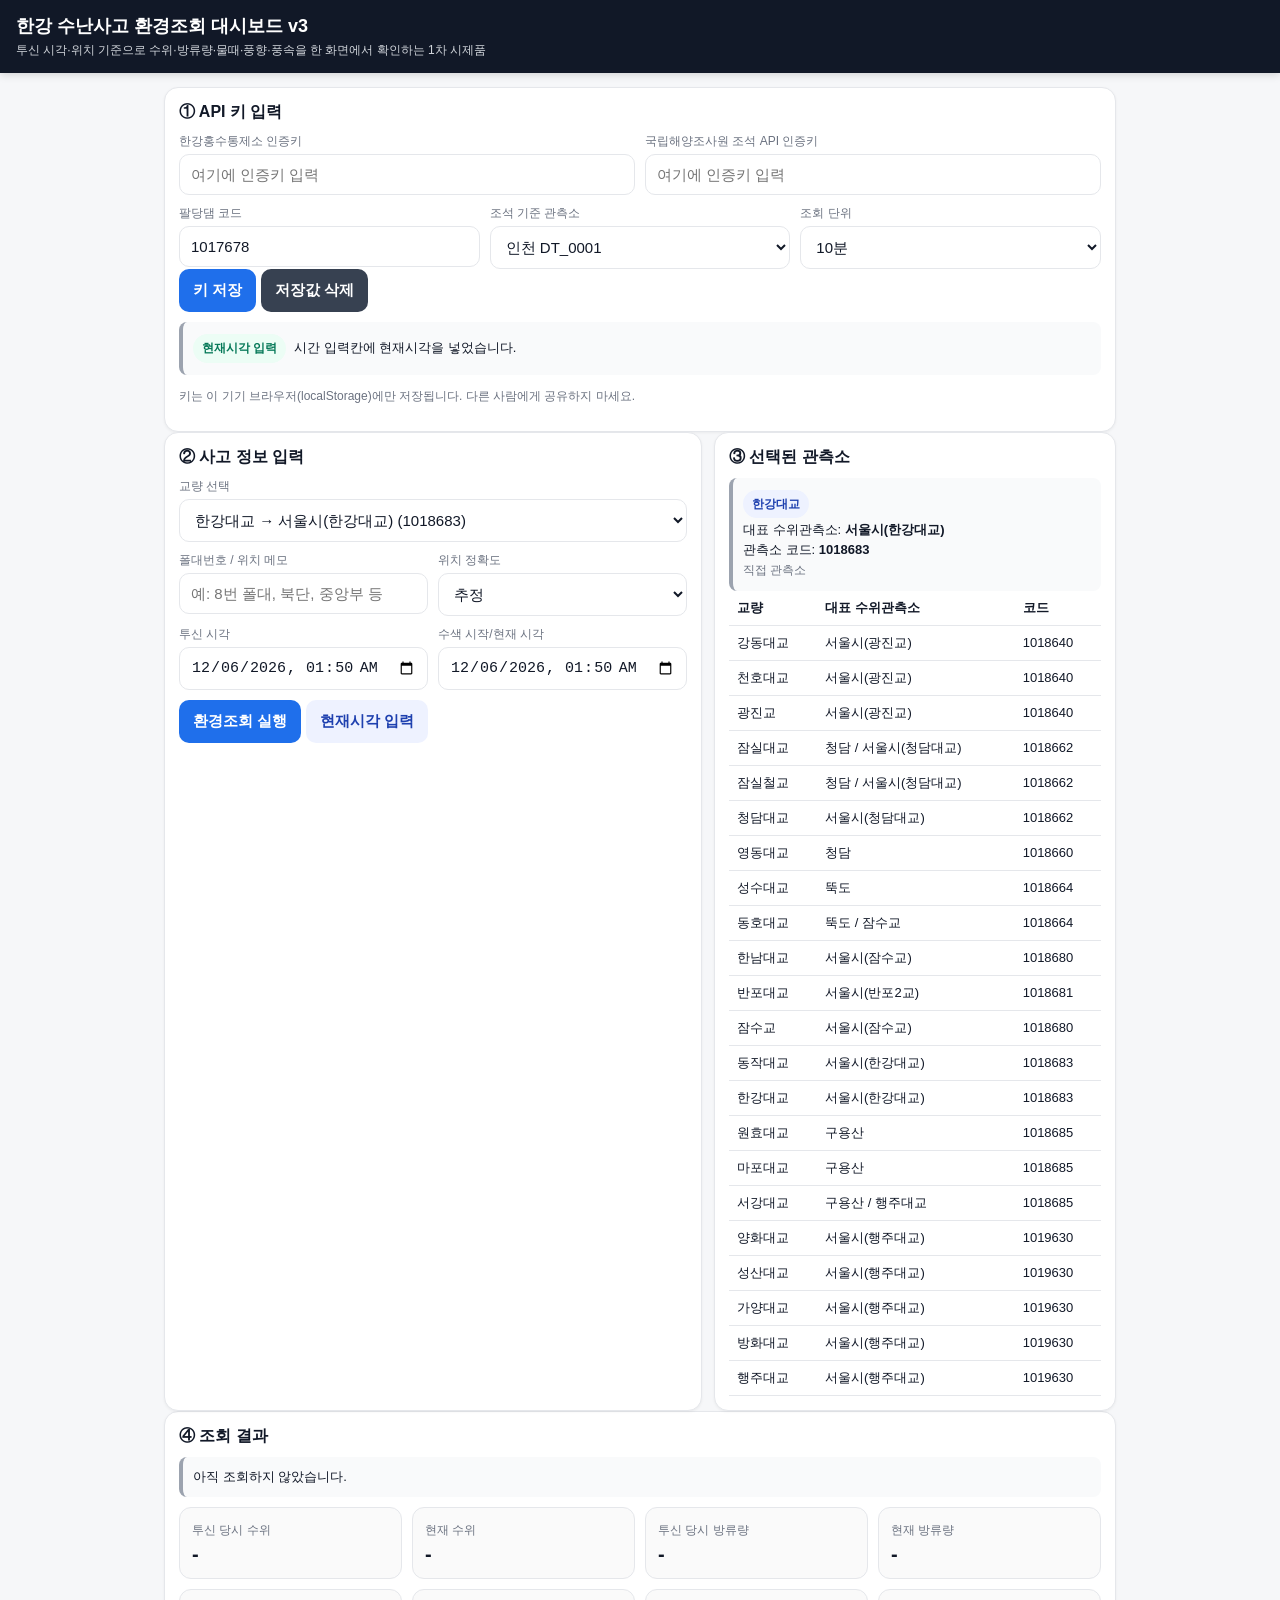
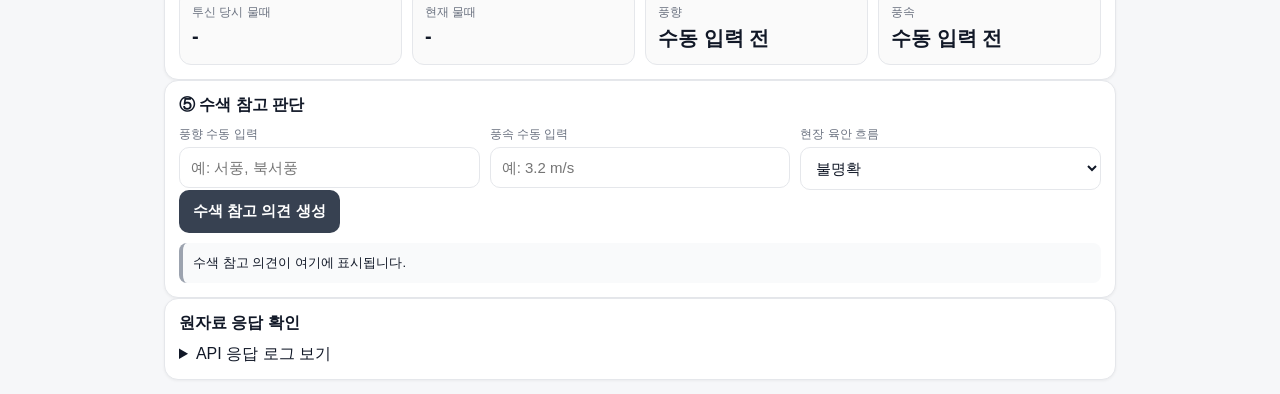
==== hangang_rescue_dashboard_v3.html @ abcf83af "Add files via upload" ====
<!doctype html>
<html lang="ko">
<head>
<meta charset="utf-8" />
<meta name="viewport" content="width=device-width, initial-scale=1" />
<title>한강 수난사고 환경조회 대시보드 v3</title>
<style>
  :root{--bg:#f6f7f9;--card:#fff;--text:#111827;--muted:#6b7280;--line:#e5e7eb;--accent:#1f6feb;--warn:#b45309;--danger:#b91c1c;--ok:#047857;}
  *{box-sizing:border-box} body{margin:0;font-family:-apple-system,BlinkMacSystemFont,"Segoe UI",Roboto,"Noto Sans KR",Arial,sans-serif;background:var(--bg);color:var(--text);}
  header{position:sticky;top:0;z-index:5;background:#111827;color:#fff;padding:14px 16px;box-shadow:0 2px 8px rgba(0,0,0,.15)}
  header h1{font-size:18px;margin:0 0 4px} header p{margin:0;color:#d1d5db;font-size:12px}
  main{max-width:980px;margin:0 auto;padding:14px}
  .grid{display:grid;grid-template-columns:1fr;gap:12px}.card{background:var(--card);border:1px solid var(--line);border-radius:14px;padding:14px;box-shadow:0 1px 3px rgba(0,0,0,.05)}
  h2{font-size:16px;margin:0 0 10px}.row{display:grid;grid-template-columns:1fr;gap:10px;margin-bottom:10px}.row2{display:grid;grid-template-columns:1fr 1fr;gap:10px}.row3{display:grid;grid-template-columns:1fr 1fr 1fr;gap:10px}
  label{font-size:12px;color:var(--muted);display:block;margin-bottom:4px} input,select,textarea{width:100%;border:1px solid var(--line);border-radius:10px;padding:11px;font-size:15px;background:#fff;color:var(--text)} textarea{min-height:76px;resize:vertical}
  button{border:none;border-radius:10px;padding:12px 14px;font-size:15px;font-weight:700;background:var(--accent);color:#fff;cursor:pointer} button.secondary{background:#374151} button.ghost{background:#eef2ff;color:#1e40af}
  .pill{display:inline-block;padding:5px 9px;border-radius:999px;background:#eef2ff;color:#1e40af;font-size:12px;font-weight:700;margin:2px 4px 2px 0}.warn{background:#fff7ed;color:var(--warn)}.danger{background:#fef2f2;color:var(--danger)}.ok{background:#ecfdf5;color:var(--ok)}
  .result{display:grid;grid-template-columns:1fr 1fr;gap:10px}.metric{border:1px solid var(--line);border-radius:12px;padding:12px;background:#fafafa}.metric b{display:block;font-size:20px;margin-top:4px}.small{font-size:12px;color:var(--muted);line-height:1.5}.note{font-size:13px;line-height:1.55;background:#f9fafb;border-left:4px solid #9ca3af;padding:10px;border-radius:8px}.hidden{display:none}.table{width:100%;border-collapse:collapse;font-size:13px}.table th,.table td{border-bottom:1px solid var(--line);padding:8px;text-align:left}.mono{font-family:ui-monospace,SFMono-Regular,Menlo,monospace;font-size:12px;word-break:break-all;white-space:pre-wrap}
  @media(min-width:760px){.grid{grid-template-columns:1fr 1fr}.wide{grid-column:1 / -1}.row{grid-template-columns:1fr 1fr}.row.one{grid-template-columns:1fr}.result{grid-template-columns:repeat(4,1fr)}}
</style>
</head>
<body>
<header>
  <h1>한강 수난사고 환경조회 대시보드 v3</h1>
  <p>투신 시각·위치 기준으로 수위·방류량·물때·풍향·풍속을 한 화면에서 확인하는 1차 시제품</p>
</header>
<main>
  <section class="card wide">
    <h2>① API 키 입력</h2>
    <div class="row">
      <div><label>한강홍수통제소 인증키</label><input id="hrKey" type="password" placeholder="여기에 인증키 입력" autocomplete="off"></div>
      <div><label>국립해양조사원 조석 API 인증키</label><input id="tideKey" type="password" placeholder="여기에 인증키 입력" autocomplete="off"></div>
    </div>
    <div class="row3">
      <div><label>팔당댐 코드</label><input id="damCode" value="1017678"></div>
      <div><label>조석 기준 관측소</label><select id="tideStation"><option value="DT_0001">인천 DT_0001</option><option value="DT_0002">평택 DT_0002</option><option value="DT_0044">영종대교 DT_0044</option></select></div>
      <div><label>조회 단위</label><select id="interval"><option value="10M">10분</option><option value="1H">1시간</option><option value="1D">1일</option></select></div>
    </div>
    <button id="saveBtn" onclick="saveKeys()">키 저장</button>
    <button id="clearBtn" class="secondary" onclick="clearKeys()">저장값 삭제</button>
    <div id="keyStatus" class="note" style="margin-top:10px">화면 로딩 중입니다. 이 문구가 계속 보이면 Safari 미리보기에서는 실행이 제한된 상태입니다.</div>
    <p class="small">키는 이 기기 브라우저(localStorage)에만 저장됩니다. 다른 사람에게 공유하지 마세요.</p>
  </section>

  <div class="grid">
    <section class="card">
      <h2>② 사고 정보 입력</h2>
      <div class="row one">
        <div><label>교량 선택</label><select id="bridge">
<option value="0">강동대교 → 서울시(광진교) (1018640)</option>
<option value="1">천호대교 → 서울시(광진교) (1018640)</option>
<option value="2">광진교 → 서울시(광진교) (1018640)</option>
<option value="3">잠실대교 → 서울시(청담대교) (1018662)</option>
<option value="4">잠실철교 → 서울시(청담대교) (1018662)</option>
<option value="5">청담대교 → 서울시(청담대교) (1018662)</option>
<option value="6">영동대교 → 청담 (1018660)</option>
<option value="7">성수대교 → 뚝도 (1018664)</option>
<option value="8">동호대교 → 뚝도 (1018664)</option>
<option value="9">한남대교 → 서울시(잠수교) (1018680)</option>
<option value="10">반포대교 → 서울시(반포2교) (1018681)</option>
<option value="11">잠수교 → 서울시(잠수교) (1018680)</option>
<option value="12">동작대교 → 서울시(한강대교) (1018683)</option>
<option value="13" selected>한강대교 → 서울시(한강대교) (1018683)</option>
<option value="14">원효대교 → 구용산 (1018685)</option>
<option value="15">마포대교 → 구용산 (1018685)</option>
<option value="16">서강대교 → 구용산 (1018685)</option>
<option value="17">양화대교 → 서울시(행주대교) (1019630)</option>
<option value="18">성산대교 → 서울시(행주대교) (1019630)</option>
<option value="19">가양대교 → 서울시(행주대교) (1019630)</option>
<option value="20">방화대교 → 서울시(행주대교) (1019630)</option>
<option value="21">행주대교 → 서울시(행주대교) (1019630)</option>
</select></div>
      </div>
      <div class="row">
        <div><label>폴대번호 / 위치 메모</label><input id="pole" placeholder="예: 8번 폴대, 북단, 중앙부 등"></div>
        <div><label>위치 정확도</label><select id="accuracy"><option>정확</option><option selected>추정</option><option>불명확</option></select></div>
      </div>
      <div class="row">
        <div><label>투신 시각</label><input id="incidentAt" type="datetime-local"></div>
        <div><label>수색 시작/현재 시각</label><input id="searchAt" type="datetime-local"></div>
      </div>
      <button id="runBtn" onclick="runAll()">환경조회 실행</button>
      <button id="nowBtn" class="ghost" onclick="fillNow()">현재시각 입력</button>
    </section>

    <section class="card">
      <h2>③ 선택된 관측소</h2>
      <div id="stationBox" class="note"></div>
      <table class="table">
        <thead><tr><th>교량</th><th>대표 수위관측소</th><th>코드</th></tr></thead>
        <tbody id="mapTable"></tbody>
      </table>
    </section>
  </div>

  <section class="card wide">
    <h2>④ 조회 결과</h2>
    <div id="status" class="note">아직 조회하지 않았습니다.</div>
    <div class="result" style="margin-top:10px">
      <div class="metric"><span class="small">투신 당시 수위</span><b id="incidentWater">-</b></div>
      <div class="metric"><span class="small">현재 수위</span><b id="currentWater">-</b></div>
      <div class="metric"><span class="small">투신 당시 방류량</span><b id="incidentDam">-</b></div>
      <div class="metric"><span class="small">현재 방류량</span><b id="currentDam">-</b></div>
      <div class="metric"><span class="small">투신 당시 물때</span><b id="incidentTide">-</b></div>
      <div class="metric"><span class="small">현재 물때</span><b id="currentTide">-</b></div>
      <div class="metric"><span class="small">풍향</span><b id="windDir">수동 입력 전</b></div>
      <div class="metric"><span class="small">풍속</span><b id="windSpd">수동 입력 전</b></div>
    </div>
  </section>

  <section class="card wide">
    <h2>⑤ 수색 참고 판단</h2>
    <div class="row3">
      <div><label>풍향 수동 입력</label><input id="manualWindDir" placeholder="예: 서풍, 북서풍"></div>
      <div><label>풍속 수동 입력</label><input id="manualWindSpd" placeholder="예: 3.2 m/s"></div>
      <div><label>현장 육안 흐름</label><select id="manualFlow"><option value="unknown">불명확</option><option value="down">하류 방향 우세</option><option value="up">상류 방향 우세</option><option value="still">정체/와류 의심</option></select></div>
    </div>
    <button class="secondary" onclick="makeRecommendation()">수색 참고 의견 생성</button>
    <div id="recommendation" class="note" style="margin-top:10px">수색 참고 의견이 여기에 표시됩니다.</div>
  </section>

  <section class="card wide">
    <h2>원자료 응답 확인</h2>
    <details><summary>API 응답 로그 보기</summary><pre id="raw" class="mono"></pre></details>
  </section>
</main>
<script>
const bridgeMap = [
  {bridge:'강동대교', station:'서울시(광진교)', code:'1018640', note:'직접 관측소 없음: 상류 대표값'},
  {bridge:'천호대교', station:'서울시(광진교)', code:'1018640', note:'직접 관측소 없음: 광진교 대표값'},
  {bridge:'광진교', station:'서울시(광진교)', code:'1018640', note:'직접 관측소'},
  {bridge:'잠실대교', station:'청담 / 서울시(청담대교)', code:'1018662', note:'직접 관측소 없음: 청담대교 대표값'},
  {bridge:'잠실철교', station:'청담 / 서울시(청담대교)', code:'1018662', note:'직접 관측소 없음: 청담대교 대표값'},
  {bridge:'청담대교', station:'서울시(청담대교)', code:'1018662', note:'직접 관측소'},
  {bridge:'영동대교', station:'청담', code:'1018660', note:'직접 관측소 없음: 청담 대표값'},
  {bridge:'성수대교', station:'뚝도', code:'1018664', note:'직접 관측소 없음: 뚝도 대표값'},
  {bridge:'동호대교', station:'뚝도 / 잠수교', code:'1018664', note:'직접 관측소 없음: 뚝도 대표값'},
  {bridge:'한남대교', station:'서울시(잠수교)', code:'1018680', note:'직접 관측소 없음: 잠수교 대표값'},
  {bridge:'반포대교', station:'서울시(반포2교)', code:'1018681', note:'반포 구간 대표값'},
  {bridge:'잠수교', station:'서울시(잠수교)', code:'1018680', note:'직접 관측소'},
  {bridge:'동작대교', station:'서울시(한강대교)', code:'1018683', note:'직접 관측소 없음: 한강대교 대표값'},
  {bridge:'한강대교', station:'서울시(한강대교)', code:'1018683', note:'직접 관측소'},
  {bridge:'원효대교', station:'구용산', code:'1018685', note:'직접 관측소 없음: 구용산 대표값'},
  {bridge:'마포대교', station:'구용산', code:'1018685', note:'직접 관측소 없음: 구용산 대표값'},
  {bridge:'서강대교', station:'구용산 / 행주대교', code:'1018685', note:'직접 관측소 없음: 구용산 대표값'},
  {bridge:'양화대교', station:'서울시(행주대교)', code:'1019630', note:'직접 관측소 없음: 하류 대표값'},
  {bridge:'성산대교', station:'서울시(행주대교)', code:'1019630', note:'직접 관측소 없음: 하류 대표값'},
  {bridge:'가양대교', station:'서울시(행주대교)', code:'1019630', note:'직접 관측소 없음: 행주대교 대표값'},
  {bridge:'방화대교', station:'서울시(행주대교)', code:'1019630', note:'직접 관측소 없음: 행주대교 대표값'},
  {bridge:'행주대교', station:'서울시(행주대교)', code:'1019630', note:'직접 관측소'}
];

function init(){
  const ks=document.getElementById('keyStatus'); if(ks) ks.innerHTML='<span class="pill ok">작동 준비 완료</span> 버튼이 정상 작동합니다. 키 저장을 누르면 이곳에 결과가 표시됩니다.';
  ['saveBtn','clearBtn','runBtn','nowBtn'].forEach(id=>{ const el=document.getElementById(id); if(el){ el.addEventListener('touchstart',()=>{}, {passive:true}); }});
  const b=document.getElementById('bridge');
  if(!b.options.length){
    bridgeMap.forEach((x,i)=>{const o=document.createElement('option');o.value=i;o.textContent=`${x.bridge} → ${x.station} (${x.code})`;b.appendChild(o)});
    b.value=13;
  }
  b.addEventListener('change',updateStation);
  document.getElementById('mapTable').innerHTML=bridgeMap.map(x=>`<tr><td>${x.bridge}</td><td>${x.station}</td><td>${x.code}</td></tr>`).join('');
  loadKeys(); fillNow(); updateStation();
}
function fillNow(){
  const ks=document.getElementById('keyStatus'); if(ks) ks.innerHTML='<span class="pill ok">현재시각 입력</span> 시간 입력칸에 현재시각을 넣었습니다.';
  const now=new Date(); const local=new Date(now.getTime()-now.getTimezoneOffset()*60000).toISOString().slice(0,16);
  document.getElementById('searchAt').value=local;
  if(!document.getElementById('incidentAt').value) document.getElementById('incidentAt').value=local;
}
function updateStation(){
 const x=bridgeMap[document.getElementById('bridge').value];
 document.getElementById('stationBox').innerHTML=`<span class="pill">${x.bridge}</span><br>대표 수위관측소: <b>${x.station}</b><br>관측소 코드: <b>${x.code}</b><br><span class="small">${x.note}</span>`;
}
function saveKeys(){['hrKey','tideKey','damCode','tideStation'].forEach(id=>localStorage.setItem(id,document.getElementById(id).value)); const ks=document.getElementById('keyStatus'); if(ks) ks.innerHTML='<span class="pill ok">저장 완료</span> 인증키가 이 브라우저에 저장됐습니다.';}
function loadKeys(){['hrKey','tideKey','damCode','tideStation'].forEach(id=>{const v=localStorage.getItem(id); if(v) document.getElementById(id).value=v;});}
function clearKeys(){['hrKey','tideKey','damCode','tideStation'].forEach(id=>localStorage.removeItem(id)); document.getElementById('hrKey').value=''; document.getElementById('tideKey').value=''; const ks=document.getElementById('keyStatus'); if(ks) ks.innerHTML='<span class="pill warn">삭제 완료</span> 저장된 인증키를 삭제했습니다.';}
function cleanKey(k){return (k||'').trim();}
async function fetchJson(url){
  const r=await fetch(url); const text=await r.text();
  try{return JSON.parse(text)}catch(e){return {raw:text}}
}
function arrFrom(obj){
  if(!obj) return [];
  if(Array.isArray(obj)) return obj;
  if(Array.isArray(obj.content)) return obj.content;
  if(obj.response?.body?.items?.item) return Array.isArray(obj.response.body.items.item)?obj.response.body.items.item:[obj.response.body.items.item];
  if(obj.result?.data) return Array.isArray(obj.result.data)?obj.result.data:[obj.result.data];
  if(obj.raw) return [];
  return [obj];
}
function getTimeValue(o){return o.ymdhm||o.obsymdhm||o.datetime||o.time||o.date||o.tm||o.YMDHM||o.ymd||''}
function getWaterValue(o){return o.wl||o.WL||o.waterlevel||o.swl||o.SWL||o.value||''}
function getDamOut(o){return o.tototf||o.TOTOTF||o.otf||o.OTF||o.edq||o.outflow||o.discharge||''}
function closest(items, dt){
 if(!items.length) return null;
 const target=new Date(dt).getTime();
 let best=items[0], bd=Infinity;
 for(const it of items){
   const tstr=String(getTimeValue(it)).replace(/[^0-9]/g,'');
   let d=Infinity;
   if(tstr.length>=12){ const y=tstr.slice(0,4),mo=tstr.slice(4,6),da=tstr.slice(6,8),h=tstr.slice(8,10),mi=tstr.slice(10,12); d=Math.abs(new Date(`${y}-${mo}-${da}T${h}:${mi}`).getTime()-target); }
   if(d<bd){bd=d;best=it}
 }
 return best;
}
async function runAll(){
  saveKeys();
  const hr=cleanKey(document.getElementById('hrKey').value); const tide=cleanKey(document.getElementById('tideKey').value);
  if(!hr){alert('한강홍수통제소 인증키를 입력하세요.');return;}
  const x=bridgeMap[document.getElementById('bridge').value]; const interval=document.getElementById('interval').value; const damCode=document.getElementById('damCode').value.trim();
  const inc=document.getElementById('incidentAt').value, cur=document.getElementById('searchAt').value;
  document.getElementById('status').innerHTML='조회 중입니다...'; document.getElementById('raw').textContent='';
  try{
    const wlUrl=`https://api.hrfco.go.kr/${encodeURIComponent(hr)}/waterlevel/list/${interval}/${x.code}.json`;
    const damUrl=`https://api.hrfco.go.kr/${encodeURIComponent(hr)}/dam/list/${interval}/${damCode}.json`;
    const wl=await fetchJson(wlUrl); const dam=await fetchJson(damUrl);
    const wlItems=arrFrom(wl), damItems=arrFrom(dam);
    const incW=closest(wlItems,inc) || wlItems[0]; const curW=closest(wlItems,cur) || wlItems[0];
    const incD=closest(damItems,inc) || damItems[0]; const curD=closest(damItems,cur) || damItems[0];
    document.getElementById('incidentWater').textContent=incW?`${getWaterValue(incW)||'값 확인 필요'} m`:'조회 실패';
    document.getElementById('currentWater').textContent=curW?`${getWaterValue(curW)||'값 확인 필요'} m`:'조회 실패';
    document.getElementById('incidentDam').textContent=incD?`${getDamOut(incD)||'값 확인 필요'} ㎥/s`:'조회 실패';
    document.getElementById('currentDam').textContent=curD?`${getDamOut(curD)||'값 확인 필요'} ㎥/s`:'조회 실패';
    document.getElementById('raw').textContent=`[수위 URL]\n${wlUrl.replace(hr,'[SERVICE_KEY]')}\n\n[댐 URL]\n${damUrl.replace(hr,'[SERVICE_KEY]')}\n\n[수위 응답]\n${JSON.stringify(wl,null,2).slice(0,6000)}\n\n[댐 응답]\n${JSON.stringify(dam,null,2).slice(0,6000)}`;
    if(tide) await loadTide(tide, inc, cur);
    else {document.getElementById('incidentTide').textContent='조석키 미입력';document.getElementById('currentTide').textContent='조석키 미입력';}
    document.getElementById('status').innerHTML=`<span class="pill ok">조회 완료</span> ${x.bridge} / 대표관측소 ${x.station}(${x.code}) 기준입니다.`;
    makeRecommendation();
  }catch(e){
    document.getElementById('status').innerHTML=`<span class="pill danger">조회 실패</span> 브라우저 CORS 또는 API 주소 문제일 수 있습니다. 아래 로그를 확인하세요.`;
    document.getElementById('raw').textContent=String(e.stack||e);
  }
}
async function loadTide(key, inc, cur){
  const station=document.getElementById('tideStation').value;
  async function one(dt){
    const d=new Date(dt); const ymd=d.toISOString().slice(0,10).replace(/-/g,'');
    const url=`https://www.khoa.go.kr/api/oceangrid/tideObsPre/search.do?ServiceKey=${encodeURIComponent(key)}&ObsCode=${station}&Date=${ymd}&ResultType=json`;
    const j=await fetchJson(url); const items=arrFrom(j.result||j);
    const c=closest(items,dt); return {url,j,c};
  }
  try{
    const a=await one(inc), b=await one(cur);
    const fmt=(o)=>{ if(!o) return '값 확인 필요'; const h=o.tph_time||o.pred_time||getTimeValue(o)||''; const v=o.tph_level||o.pred_level||o.tide_level||o.level||''; return `${h} / ${v? v+' cm':''}`; };
    document.getElementById('incidentTide').textContent=fmt(a.c);
    document.getElementById('currentTide').textContent=fmt(b.c);
    document.getElementById('raw').textContent += `\n\n[조석 URL 예시]\n${a.url.replace(key,'[SERVICE_KEY]')}\n\n[조석 응답 일부]\n${JSON.stringify(a.j,null,2).slice(0,3000)}`;
  }catch(e){
    document.getElementById('incidentTide').textContent='조회 실패'; document.getElementById('currentTide').textContent='조회 실패';
    document.getElementById('raw').textContent += `\n\n[조석 오류]\n${String(e)}`;
  }
}
function makeRecommendation(){
  const x=bridgeMap[document.getElementById('bridge').value]; const acc=document.getElementById('accuracy').value; const flow=document.getElementById('manualFlow').value;
  const wd=document.getElementById('manualWindDir').value.trim(); const ws=document.getElementById('manualWindSpd').value.trim();
  document.getElementById('windDir').textContent=wd||'수동 입력 전'; document.getElementById('windSpd').textContent=ws||'수동 입력 전';
  let flowText='현재 API 값만으로는 실제 유속과 정확한 이동거리를 확정할 수 없습니다.';
  if(flow==='down') flowText='현장 관찰상 하류 방향 흐름이 우세하므로, 1차 수색은 사고지점 하류 교각·와류 구간부터 설정합니다.';
  if(flow==='up') flowText='현장 관찰상 상류 방향 또는 조석 역류 가능성이 있으므로, 사고지점 상류측 정체·와류 구간도 함께 확인합니다.';
  if(flow==='still') flowText='정체·와류가 의심되므로, 교각 주변·잠수교/보 구조물 주변 체류 가능 구간을 우선 확인합니다.';
  const uncertainty = acc==='정확' ? '위치 정확도가 높아 사고지점 기준 ±1개 교량 구간부터 확인합니다.' : acc==='추정' ? '위치가 추정이므로 사고지점 기준 상·하류 모두 열어두고 ±1~2개 교량 구간을 확인합니다.' : '위치가 불명확하므로 신고지점 주변 넓은 구간을 수색 우선구역으로 잡아야 합니다.';
  document.getElementById('recommendation').innerHTML=`
    <span class="pill warn">주의</span> 이 결과는 수색 참고자료이며, 정확한 잠수 위치를 확정하는 자료가 아닙니다.<br><br>
    <b>선택 위치:</b> ${x.bridge} / ${document.getElementById('pole').value||'폴대 미입력'}<br>
    <b>대표 수위관측소:</b> ${x.station} (${x.code})<br><br>
    <b>1차 판단:</b> ${uncertainty}<br>
    <b>흐름 참고:</b> ${flowText}<br>
    <b>바람 참고:</b> ${wd||'풍향 미입력'} / ${ws||'풍속 미입력'}<br><br>
    <b>권장 수색 구분:</b><br>
    ① 사고지점 직하류 교각 및 와류 가능 구간<br>
    ② 사고지점 직상류 정체 가능 구간<br>
    ③ 조석 역전 시각 전후라면 상·하류 양방향 재확인<br>
    ④ 방류량 증가 시 하류 이동 가능성 가중
  `;
}
if(document.readyState==='loading'){document.addEventListener('DOMContentLoaded', init);}else{init();}
</script>
</body>
</html>
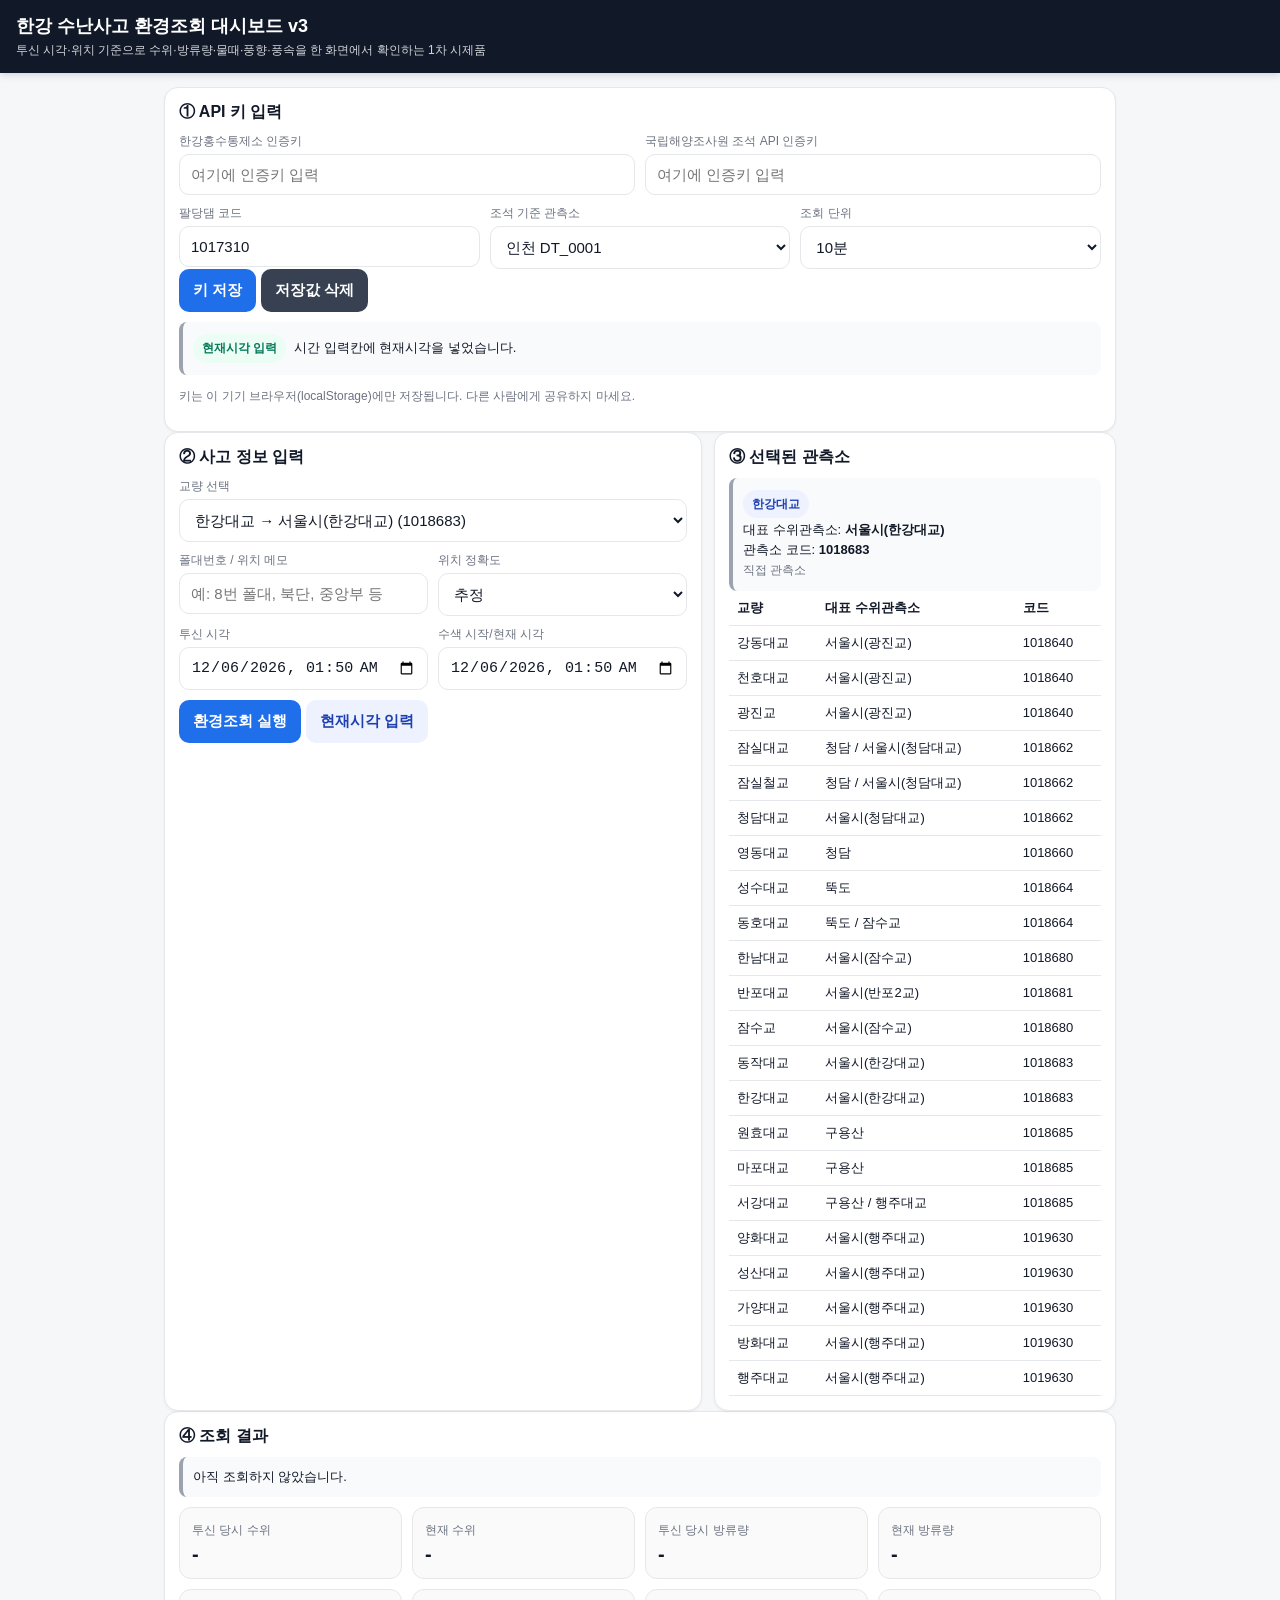
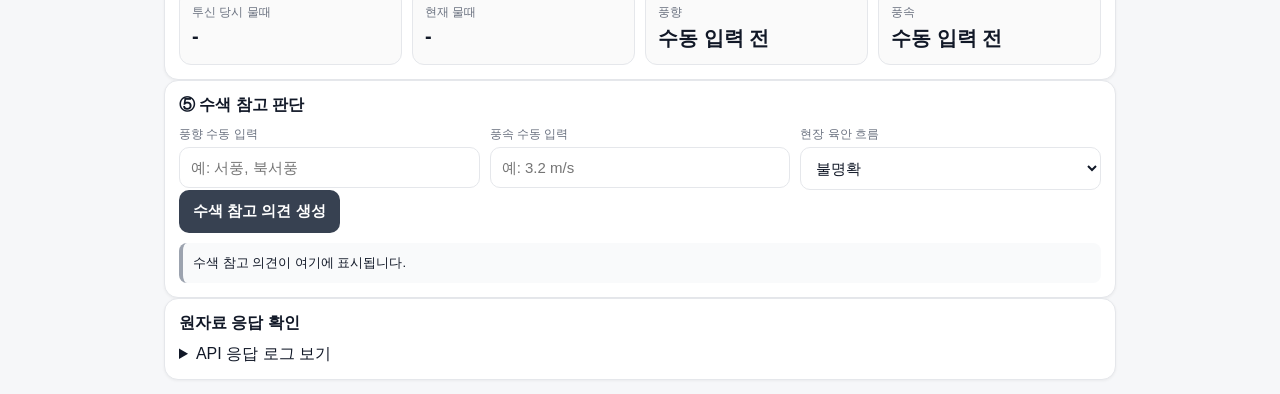
==== commit 147367c8: "Update 팔당댐 코드 from 1017678 to 1017310" ====
--- a/hangang_rescue_dashboard_v3.html
+++ b/hangang_rescue_dashboard_v3.html
@@ -32,7 +32,7 @@
       <div><label>국립해양조사원 조석 API 인증키</label><input id="tideKey" type="password" placeholder="여기에 인증키 입력" autocomplete="off"></div>
     </div>
     <div class="row3">
-      <div><label>팔당댐 코드</label><input id="damCode" value="1017678"></div>
+      <div><label>팔당댐 코드</label><input id="damCode" value="1017310"></div>
       <div><label>조석 기준 관측소</label><select id="tideStation"><option value="DT_0001">인천 DT_0001</option><option value="DT_0002">평택 DT_0002</option><option value="DT_0044">영종대교 DT_0044</option></select></div>
       <div><label>조회 단위</label><select id="interval"><option value="10M">10분</option><option value="1H">1시간</option><option value="1D">1일</option></select></div>
     </div>
